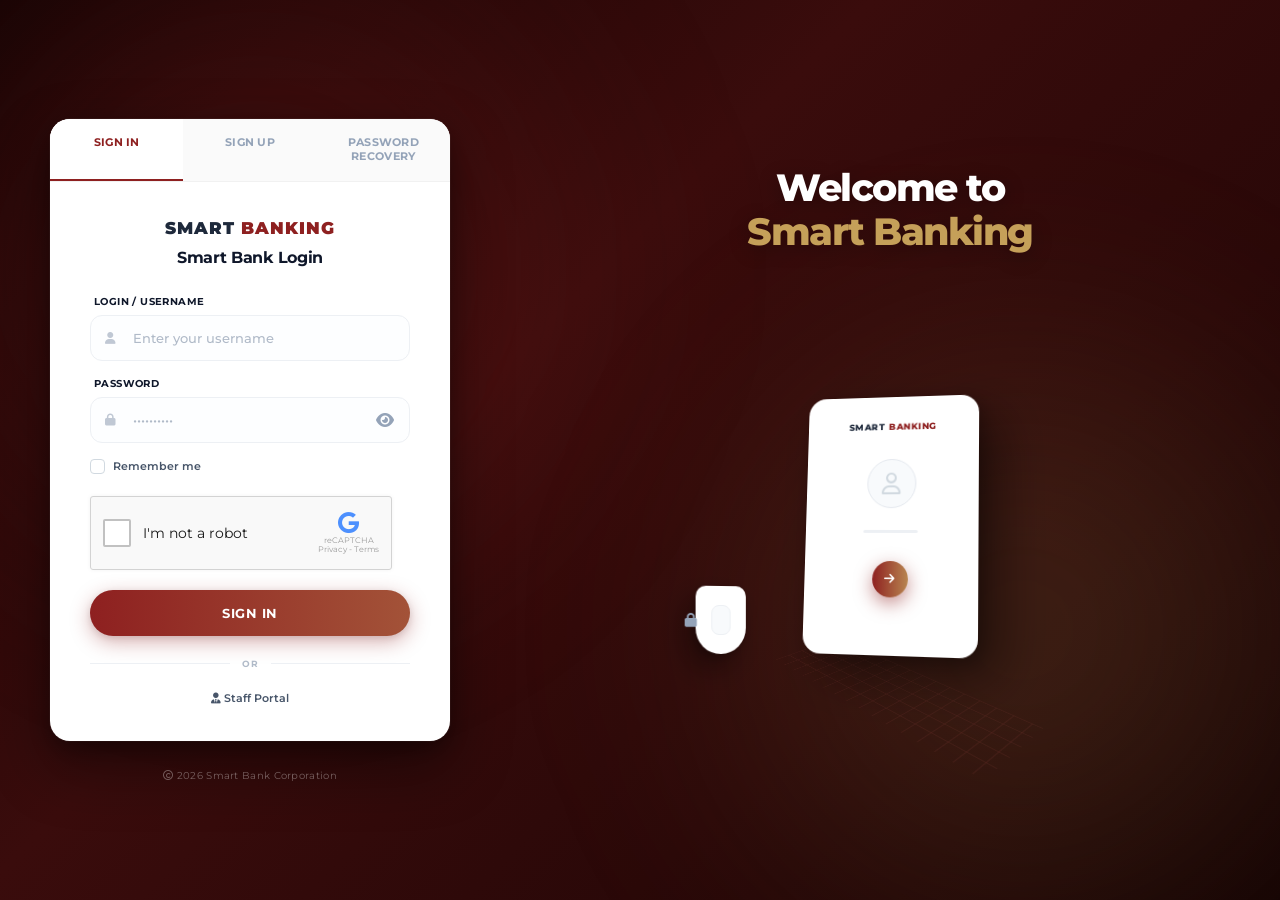
==== frontend/user.html @ f596c970 "feat: initial clean commit" ====
<!DOCTYPE html>
<html lang="en">

<head>
    <meta charset="UTF-8">
    <meta name="viewport" content="width=device-width, initial-scale=1.0">
    <title>Smart Bank - User Login</title>
    <!-- Modern Premium Authentication CSS -->
    <link rel="stylesheet" href="modern-auth.css">
    <link rel="stylesheet" href="https://cdnjs.cloudflare.com/ajax/libs/font-awesome/6.4.0/css/all.min.css">
</head>

<body>
    <div class="auth-layout">
        <!-- Left Side - Login Form -->
        <div class="auth-left">
            <div class="auth-card">

                <!-- Tabbed Header -->
                <div class="auth-tabs">
                    <a href="user.html" class="auth-tab active">Sign In</a>
                    <a href="signup.html" class="auth-tab">Sign Up</a>
                    <a href="forgot-password.html" class="auth-tab">Password recovery</a>
                </div>

                <div class="form-container">
                    <!-- Logo & Greeting -->
                    <div class="logo-section">
                        <div class="logo-icon">
                            <span style="color: var(--text-primary);">SMART</span> <span
                                style="color: #8E2020;">BANKING</span>
                        </div>
                        <h2 class="page-title">Smart Bank Login</h2>
                    </div>

                    <!-- Login Form -->
                    <form id="loginForm" class="form-section active-form">
                        <div class="form-group">
                            <label for="email">Login / Username</label>
                            <div class="input-wrapper">
                                <i class="fas fa-user input-icon"></i>
                                <input type="text" id="email" name="email" placeholder="Enter your username" required>
                            </div>
                        </div>

                        <div class="form-group">
                            <label for="password">Password</label>
                            <div class="input-wrapper">
                                <i class="fas fa-lock input-icon"></i>
                                <input type="password" id="password" name="password" placeholder="••••••••••" required>
                                <i class="fas fa-eye toggle-password" onclick="togglePassword('password')"
                                    style="position: absolute; right: 16px; color: #94a3b8; cursor: pointer;"></i>
                            </div>
                        </div>

                        <div class="form-options">
                            <label class="checkbox-container">
                                <input type="checkbox" id="rememberMe">
                                <span class="checkbox-label">Remember me</span>
                            </label>
                        </div>

                        <!-- Interactive reCAPTCHA Mock -->
                        <div class="recaptcha-mock"></div>

                        <button type="submit" class="btn-primary">
                            Sign In
                        </button>
                    </form>

                    <div class="divider">
                        <span>OR</span>
                    </div>

                    <div class="additional-links">
                        <a href="staff.html" class="link-secondary"><i class="fas fa-user-tie"></i> Staff Portal</a>
                    </div>
                </div>
            </div>

            <!-- Copyright -->
            <div class="copyright">
                <i class="far fa-copyright"></i>
                <span>2026 Smart Bank Corporation</span>
            </div>

        </div>

        <!-- Right Side - Branding/Illustration -->
        <div class="auth-right">
            <div class="branding-content">
                <h1 class="branding-title">
                    Welcome to<br>
                    <span>Smart Banking</span>
                </h1>

                <!-- CSS Isometric Illustration -->
                <div class="iso-illustration">
                    <!-- The Grid Floor -->
                    <div class="iso-grid"></div>

                    <!-- The Stand/Dashboard -->
                    <div class="iso-stand">
                        <div class="iso-logo">
                            <span style="color:var(--text-primary)">SMART</span> <span
                                style="color:#8E2020;">BANKING</span>
                        </div>
                        <div class="iso-profile"><i class="far fa-user"></i></div>
                        <div class="iso-login-dots"></div>
                        <div class="iso-btn"><i class="fas fa-arrow-right"></i></div>
                    </div>

                    <!-- Left Shield -->
                    <div class="iso-shield">
                        <i class="fas fa-lock"></i>
                    </div>
                </div>
            </div>
        </div>

        <!-- Toast Notifications -->
        <div class="toast" id="toast"></div>

        <!-- Scripts -->
        <script src="device-detector.js"></script>
        <script src="auth-helper.js"></script>
        <script src="api-config.js"></script>
        <script src="user-auth.js"></script>
        <script>
            function togglePassword(id) {
                const input = document.getElementById(id);
                const icon = input.parentElement.querySelector('.toggle-password');
                if (input.type === 'password') {
                    input.type = 'text';
                    icon.classList.remove('fa-eye');
                    icon.classList.add('fa-eye-slash');
                } else {
                    input.type = 'password';
                    icon.classList.remove('fa-eye-slash');
                    icon.classList.add('fa-eye');
                }
            }
        </script>
    </div>
</body>

</html>
---- frontend/modern-auth.css ----
@import url('https://fonts.googleapis.com/css2?family=Montserrat:wght@400;500;600;700;800&display=swap');

* {
    margin: 0;
    padding: 0;
    box-sizing: border-box;
}

:root {
    --primary: #8E2020;
    --primary-hover: #a52525;
    --primary-deep: #6b1818;
    --gold: #c5a059;
    --primary-gradient: linear-gradient(90deg, #8E2020 0%, #B88550 100%);

    /* Background */
    --bg-base: linear-gradient(135deg, #160404 0%, #3a0c0c 40%, #2a0808 70%, #140303 100%);

    /* Card */
    --card-bg: rgba(255, 255, 255, 0.97);
    --card-border: rgba(255, 255, 255, 0.8);

    /* Text */
    --text-dark: #0f172a;
    --text-mid: #475569;
    --text-light: #94a3b8;

    /* Inputs */
    --input-border: #e9ecef;
    --input-bg: #ffffff;
    --border-color: #e2e8f0;

    --white: #ffffff;
    --text-primary: #1e293b;
    --text-secondary: #64748b;
}

/* ============================================================
   BODY & BACKGROUND
   ============================================================ */
body {
    font-family: 'Montserrat', sans-serif;
    min-height: 100vh;
    background: var(--bg-base);
    overflow-x: hidden;
    position: relative;
}

/* Large soft ambient glow orbs */
body::before,
body::after {
    content: '';
    position: fixed;
    width: 900px;
    height: 900px;
    border-radius: 50%;
    pointer-events: none;
    z-index: 0;
    animation: orbDrift 30s ease-in-out infinite alternate;
}

body::before {
    background: radial-gradient(circle at center, rgba(180, 40, 40, 0.25) 0%, transparent 65%);
    top: -20%;
    left: -15%;
    filter: blur(80px);
}

body::after {
    background: radial-gradient(circle at center, rgba(197, 160, 89, 0.18) 0%, transparent 65%);
    bottom: -20%;
    right: -15%;
    filter: blur(80px);
    animation-delay: -12s;
}

@keyframes orbDrift {
    0% {
        transform: translate(0, 0) scale(1);
    }

    33% {
        transform: translate(40px, -60px) scale(1.08);
    }

    66% {
        transform: translate(-30px, 30px) scale(0.94);
    }

    100% {
        transform: translate(0, 0) scale(1);
    }
}

/* ============================================================
   LAYOUT
   ============================================================ */
.auth-layout {
    width: 100%;
    min-height: 100vh;
    display: flex;
    position: relative;
    max-width: 1400px;
    margin: 0 auto;
    z-index: 10;
}

.auth-left {
    flex: 0 0 500px;
    display: flex;
    flex-direction: column;
    justify-content: center;
    align-items: center;
    padding: 40px;
    z-index: 10;
}

.auth-right {
    flex: 1;
    display: flex;
    flex-direction: column;
    align-items: center;
    justify-content: center;
    padding: 60px;
    position: relative;
}

/* ============================================================
   AUTH CARD (Pure White, Clean Elevated Card)
   ============================================================ */
.auth-card {
    width: 100%;
    max-width: 400px;
    background: #ffffff;
    border-radius: 20px;
    box-shadow:
        0 25px 60px rgba(0, 0, 0, 0.45),
        0 8px 20px rgba(0, 0, 0, 0.25),
        0 0 0 1px rgba(255, 255, 255, 0.06);
    overflow: hidden;
    transition: transform 0.4s cubic-bezier(0.4, 0, 0.2, 1),
        box-shadow 0.4s cubic-bezier(0.4, 0, 0.2, 1);
}

.auth-card:hover {
    transform: translateY(-5px);
    box-shadow:
        0 35px 80px rgba(0, 0, 0, 0.55),
        0 12px 30px rgba(0, 0, 0, 0.3);
}

/* ============================================================
   TABS
   ============================================================ */
.auth-tabs {
    display: flex;
    background: #fafafa;
    border-bottom: 1px solid #f1f1f1;
}

.auth-tab {
    flex: 1;
    padding: 16px 0;
    text-align: center;
    font-size: 11px;
    font-weight: 700;
    letter-spacing: 0.3px;
    color: #94a3b8;
    text-decoration: none;
    cursor: pointer;
    transition: all 0.3s ease;
    background: transparent;
    border: none;
    border-bottom: 2px solid transparent;
    font-family: 'Montserrat', sans-serif;
    text-transform: uppercase;
}

.auth-tab.active {
    background: #ffffff;
    color: var(--primary);
    border-bottom: 2px solid var(--primary);
}

.auth-tab:hover:not(.active) {
    color: var(--text-dark);
    background: rgba(0, 0, 0, 0.02);
}

/* ============================================================
   FORM CONTAINER
   ============================================================ */
.form-container {
    padding: 36px 40px;
}

/* ============================================================
   LOGO SECTION
   ============================================================ */
.logo-section {
    display: flex;
    flex-direction: column;
    align-items: center;
    margin-bottom: 28px;
}

.logo-icon {
    display: flex;
    align-items: center;
    gap: 6px;
    font-weight: 900;
    font-size: 17px;
    letter-spacing: 1px;
    color: var(--text-dark);
}

.logo-icon img {
    height: 30px;
    width: auto;
}

.page-title {
    font-size: 16px;
    font-weight: 700;
    color: var(--text-dark);
    margin-top: 10px;
    text-align: center;
    letter-spacing: -0.3px;
}

/* ============================================================
   FORM
   ============================================================ */
.form-section {
    display: none;
}

.form-section.active-form {
    display: block;
    animation: fadeIn 0.35s ease;
}

@keyframes fadeIn {
    from {
        opacity: 0;
        transform: translateY(8px);
    }

    to {
        opacity: 1;
        transform: translateY(0);
    }
}

.form-group {
    margin-bottom: 16px;
}

.form-group label {
    display: block;
    font-size: 10px;
    font-weight: 700;
    color: var(--text-dark);
    margin-bottom: 7px;
    margin-left: 4px;
    letter-spacing: 0.4px;
    text-transform: uppercase;
}

.input-wrapper {
    position: relative;
    display: flex;
    align-items: center;
}

.input-icon {
    position: absolute;
    left: 15px;
    color: #c0c8d4;
    font-size: 12px;
    transition: color 0.25s;
}

.input-wrapper input {
    width: 100%;
    padding: 14px 16px 14px 42px;
    border: 1.5px solid #edf0f4;
    border-radius: 12px;
    font-size: 13px;
    font-weight: 500;
    color: var(--text-dark);
    background: #fdfeff;
    font-family: 'Montserrat', sans-serif;
    transition: all 0.25s ease;
    outline: none;
}

.input-wrapper input::placeholder {
    color: #b0bac8;
}

.input-wrapper input:focus {
    border-color: rgba(142, 32, 32, 0.5);
    background: #ffffff;
    box-shadow: 0 0 0 4px rgba(142, 32, 32, 0.09), 0 2px 6px rgba(0, 0, 0, 0.04);
}

.input-wrapper:focus-within .input-icon {
    color: var(--primary);
}

/* ============================================================
   CHECKBOX
   ============================================================ */
.form-options {
    margin-bottom: 22px;
}

.checkbox-container {
    display: flex;
    align-items: center;
    cursor: pointer;
    font-size: 11px;
    font-weight: 600;
    color: var(--text-mid);
    user-select: none;
}

.checkbox-container input {
    margin-right: 8px;
    cursor: pointer;
    width: 15px;
    height: 15px;
    border-radius: 4px;
    border: 1.5px solid #d1d9e0;
    appearance: none;
    outline: none;
    display: flex;
    align-items: center;
    justify-content: center;
    transition: all 0.2s;
    flex-shrink: 0;
}

.checkbox-container input:checked {
    background: var(--primary);
    border-color: var(--primary);
}

.checkbox-container input:checked::after {
    content: '\f00c';
    font-family: 'Font Awesome 6 Free';
    font-weight: 900;
    color: white;
    font-size: 9px;
}

/* ============================================================
   PRIMARY BUTTON
   ============================================================ */
.btn-primary {
    width: 100%;
    padding: 15px;
    background-image: var(--primary-gradient);
    background-size: 200% auto;
    color: white;
    border: none;
    border-radius: 50px;
    font-size: 13px;
    font-weight: 700;
    letter-spacing: 0.5px;
    cursor: pointer;
    transition: all 0.4s cubic-bezier(0.4, 0, 0.2, 1);
    font-family: 'Montserrat', sans-serif;
    box-shadow:
        0 6px 20px rgba(142, 32, 32, 0.35),
        0 2px 6px rgba(0, 0, 0, 0.1);
    text-transform: uppercase;
}

.btn-primary:hover {
    transform: translateY(-2px) scale(1.01);
    box-shadow:
        0 10px 30px rgba(142, 32, 32, 0.5),
        0 4px 10px rgba(0, 0, 0, 0.15);
    background-position: right center;
}

.btn-primary:active {
    transform: translateY(0px) scale(0.99);
}

/* ============================================================
   FACE LOGIN BUTTON
   ============================================================ */
.btn-face-login {
    width: 100%;
    margin-top: 12px;
    padding: 13px;
    background: transparent;
    color: var(--primary);
    border: 2px solid rgba(142, 32, 32, 0.3);
    border-radius: 50px;
    font-size: 12px;
    font-weight: 700;
    cursor: pointer;
    display: flex;
    align-items: center;
    justify-content: center;
    gap: 8px;
    transition: all 0.3s;
    font-family: 'Montserrat', sans-serif;
    letter-spacing: 0.3px;
}

.btn-face-login:hover {
    background: rgba(142, 32, 32, 0.06);
    border-color: rgba(142, 32, 32, 0.6);
}

/* ============================================================
   DIVIDER
   ============================================================ */
.divider {
    margin: 22px 0;
    text-align: center;
    display: flex;
    align-items: center;
}

.divider::before,
.divider::after {
    content: '';
    flex: 1;
    height: 1px;
    background: #edf0f4;
}

.divider span {
    padding: 0 12px;
    font-size: 9px;
    color: #b0bac8;
    font-weight: 700;
    letter-spacing: 1px;
    text-transform: uppercase;
}

/* ============================================================
   ADDITIONAL LINKS
   ============================================================ */
.additional-links {
    text-align: center;
    font-size: 11px;
    display: flex;
    justify-content: center;
    gap: 20px;
    margin-top: 20px;
}

.link-secondary {
    color: var(--text-mid);
    text-decoration: none;
    font-weight: 600;
    transition: color 0.25s;
}

.link-secondary:hover {
    color: var(--primary);
}

.link-primary {
    color: var(--primary);
    text-decoration: none;
    font-weight: 700;
}

/* ============================================================
   COPYRIGHT
   ============================================================ */
.copyright {
    margin-top: 28px;
    font-size: 10px;
    color: rgba(255, 255, 255, 0.35);
    text-align: center;
    letter-spacing: 0.3px;
}

/* ============================================================
   BRANDING SECTION (Right Side)
   ============================================================ */
.branding-content {
    display: flex;
    flex-direction: column;
    align-items: center;
}

.branding-title {
    font-size: 38px;
    font-weight: 800;
    color: #ffffff;
    text-align: center;
    margin-bottom: 60px;
    line-height: 1.15;
    letter-spacing: -1.5px;
    text-shadow: 0 4px 20px rgba(0, 0, 0, 0.3);
}

.branding-title span {
    color: var(--gold);
    display: block;
}

/* ============================================================
   ISOMETRIC ILLUSTRATION
   ============================================================ */
.iso-illustration {
    position: relative;
    width: 420px;
    height: 420px;
    display: flex;
    justify-content: center;
    align-items: center;
    animation: floatingSlightly 7s ease-in-out infinite;
}

@keyframes floatingSlightly {
    0% {
        transform: translateY(0px);
    }

    50% {
        transform: translateY(-14px);
    }

    100% {
        transform: translateY(0px);
    }
}

/* Floating Card / Phone Stand */
.iso-stand {
    position: absolute;
    width: 175px;
    height: 260px;
    background: #ffffff;
    border: 1px solid rgba(255, 255, 255, 0.9);
    border-radius: 18px;
    transform: perspective(700px) rotateY(-10deg) rotateX(6deg);
    box-shadow:
        20px 20px 50px rgba(0, 0, 0, 0.45),
        5px 5px 15px rgba(0, 0, 0, 0.2);
    display: flex;
    flex-direction: column;
    align-items: center;
    padding: 24px 14px;
    z-index: 5;
}

.iso-stand .iso-logo {
    display: flex;
    align-items: center;
    gap: 4px;
    font-weight: 800;
    color: #1e293b;
    font-size: 9px;
    margin-bottom: 28px;
    letter-spacing: 0.5px;
}

/* Circle profile icon on floating card */
.iso-profile {
    width: 50px;
    height: 50px;
    border-radius: 50%;
    border: 1.5px solid #e5e9ef;
    display: flex;
    align-items: center;
    justify-content: center;
    color: #d1d9e0;
    font-size: 22px;
    margin-bottom: 22px;
    background: #f8fafc;
}

/* Progress line on floating card */
.iso-login-dots {
    width: 55px;
    height: 3px;
    background: #edf0f4;
    border-radius: 2px;
    margin-bottom: 28px;
}

/* Round Login Button on floating card */
.iso-btn {
    width: 36px;
    height: 36px;
    border-radius: 50%;
    background: var(--primary-gradient);
    color: white;
    display: flex;
    align-items: center;
    justify-content: center;
    box-shadow: 0 6px 18px rgba(142, 32, 32, 0.5);
    font-size: 12px;
}

/* Left floating shield */
.iso-shield {
    position: absolute;
    left: 15px;
    bottom: 80px;
    width: 52px;
    height: 68px;
    background: #ffffff;
    border: 1px solid rgba(255, 255, 255, 0.8);
    border-radius: 14px 14px 35px 35px;
    transform: perspective(600px) rotateY(15deg);
    display: flex;
    align-items: center;
    justify-content: center;
    box-shadow:
        -10px 15px 30px rgba(0, 0, 0, 0.4),
        -2px 3px 8px rgba(0, 0, 0, 0.2);
    z-index: 6;
    animation: floatShield 9s ease-in-out infinite alternate;
}

@keyframes floatShield {
    0% {
        transform: perspective(600px) rotateY(15deg) translateY(0px);
    }

    100% {
        transform: perspective(600px) rotateY(15deg) translateY(-10px);
    }
}

/* Shape inside the shield */
.iso-shield::after {
    content: '';
    width: 18px;
    height: 28px;
    border: 1.5px solid #edf0f4;
    border-radius: 8px;
    background: #f8fafc;
}

/* Lock icon on shield */
.iso-shield i {
    position: absolute;
    left: -12px;
    font-size: 14px;
    color: #94a3b8;
}

/* Grid */
.iso-grid {
    position: absolute;
    bottom: 0;
    width: 280px;
    height: 90px;
    background-image:
        linear-gradient(rgba(200, 80, 80, 0.15) 1px, transparent 1px),
        linear-gradient(90deg, rgba(200, 80, 80, 0.15) 1px, transparent 1px);
    background-size: 18px 18px;
    transform: perspective(400px) rotateX(60deg) rotateZ(45deg);
    z-index: 1;
    opacity: 0.6;
}

/* ============================================================
   TOAST
   ============================================================ */
.toast {
    position: fixed;
    top: 24px;
    right: 24px;
    background: #ffffff;
    padding: 16px 24px;
    border-radius: 14px;
    box-shadow: 0 12px 40px rgba(0, 0, 0, 0.2);
    display: none;
    align-items: center;
    gap: 12px;
    z-index: 10000;
}

.toast.show {
    display: flex;
}

/* ============================================================
   GRID LAYOUT (Signup)
   ============================================================ */
.grid-layout {
    display: grid;
    grid-template-columns: 1fr 1fr;
    gap: 14px;
}

/* ============================================================
   RECAPTCHA MOCK
   ============================================================ */
.recaptcha-mock {
    border: 1px solid #d3d3d3;
    border-radius: 3px;
    background: #f9f9f9;
    padding: 10px 12px;
    display: flex;
    align-items: center;
    justify-content: space-between;
    margin: 20px 0;
    max-width: 302px;
    min-height: 74px;
    box-shadow: 0 0 4px rgba(0, 0, 0, 0.05);
    user-select: none;
    box-sizing: border-box;
}

.rc-left {
    display: flex;
    align-items: center;
    gap: 12px;
}

.rc-checkbox-wrapper {
    width: 28px;
    height: 28px;
    position: relative;
    cursor: pointer;
}

.rc-checkbox {
    width: 100%;
    height: 100%;
    border: 2px solid #c1c1c1;
    border-radius: 2px;
    background: #fff;
    transition: border-color 0.2s;
}

.rc-checkbox:hover {
    border-color: #b2b2b2;
}

.rc-checkbox.loading {
    border: 3px solid #f3f3f3;
    border-top: 3px solid #4D90FE;
    border-radius: 50%;
    animation: rc-spin 1s linear infinite;
}

.rc-checkbox.verified {
    border: none;
    background: transparent;
    display: flex;
    align-items: center;
    justify-content: center;
}

.rc-checkbox.verified::after {
    content: '\f00c';
    font-family: 'Font Awesome 6 Free';
    font-weight: 900;
    color: #00a000;
    font-size: 20px;
}

.rc-text {
    font-size: 14px;
    color: #1a1a1a;
    font-weight: 400;
}

.rc-right {
    display: flex;
    flex-direction: column;
    align-items: center;
    color: #9b9b9b;
}

.rc-right i {
    font-size: 22px;
    color: #4D90FE;
    margin-bottom: 2px;
}

.rc-right span {
    font-size: 8px;
    line-height: 1.1;
    text-align: center;
}

@keyframes rc-spin {
    0% {
        transform: rotate(0deg);
    }

    100% {
        transform: rotate(360deg);
    }
}

/* ============================================================
   RESPONSIVE
   ============================================================ */
/* ============================================================
   MODALS
   ============================================================ */
.modal {
    display: none;
    position: fixed;
    z-index: 2000;
    left: 0;
    top: 0;
    width: 100%;
    height: 100%;
    background-color: rgba(0, 0, 0, 0.7);
    backdrop-filter: blur(12px);
    align-items: center;
    justify-content: center;
    padding: 20px;
}

.modal.show {
    display: flex;
}

.modal-content {
    width: 100%;
    max-width: 450px;
    position: relative;
    animation: modalSlideUp 0.3s ease;
}

.modal-header {
    text-align: center;
    margin-bottom: 30px;
}

.otp-glass {
    background: rgba(255, 255, 255, 0.95) !important;
    border: 1px solid rgba(255, 255, 255, 0.2);
    box-shadow: 0 25px 50px -12px rgba(0, 0, 0, 0.5) !important;
    max-width: 420px !important;
}

.otp-icon-lpc {
    width: 60px;
    height: 60px;
    background: linear-gradient(135deg, #8E2020, #5A1414);
    border-radius: 50%;
    display: flex;
    align-items: center;
    justify-content: center;
    margin: 0 auto 20px;
    color: white;
    font-size: 24px;
    box-shadow: 0 10px 20px rgba(142, 32, 32, 0.3);
}

.otp-field-main {
    width: 100%;
    background: transparent !important;
    border: none !important;
    text-align: center;
    font-size: 32px !important;
    letter-spacing: 12px;
    font-weight: 700 !important;
    color: #8E2020 !important;
    padding: 15px 0 !important;
    outline: none !important;
    font-family: 'Roboto Mono', monospace;
}

.otp-input-container {
    position: relative;
    margin: 30px 0;
    background: #f8f8f8;
    border-radius: 12px;
    padding: 5px;
}

.otp-input-underline {
    position: absolute;
    bottom: 5px;
    left: 10%;
    width: 80%;
    height: 2px;
    background: #e0e0e0;
}

.btn-glossy {
    background: linear-gradient(135deg, #8E2020 0%, #B82E2E 100%) !important;
    border: none !important;
    position: relative;
    overflow: hidden;
    height: 55px !important;
    font-weight: 600 !important;
    letter-spacing: 1px;
    display: flex;
    align-items: center;
    justify-content: center;
    gap: 10px;
}

.btn-glossy::after {
    content: '';
    position: absolute;
    top: -50%;
    left: -50%;
    width: 200%;
    height: 200%;
    background: linear-gradient(45deg, transparent 20%, rgba(255, 255, 255, 0.1) 50%, transparent 80%);
    animation: shine 3s infinite;
}

@keyframes shine {
    0% {
        transform: translate(-30%, -30%) rotate(45deg);
    }

    100% {
        transform: translate(30%, 30%) rotate(45deg);
    }
}

.otp-footer {
    text-align: center;
    margin-top: 25px;
    font-size: 14px;
    color: #666;
}

.resend-link {
    color: #8E2020;
    font-weight: 600;
    text-decoration: none;
    margin-left: 5px;
    transition: all 0.2s;
}

.resend-link:hover {
    color: #B82E2E;
    text-decoration: underline;
}

@keyframes modalSlideUp {
    from {
        transform: translateY(30px);
        opacity: 0;
    }

    to {
        transform: translateY(0);
        opacity: 1;
    }
}

@media (max-width: 900px) {
    .auth-right {
        display: none;
    }

    .auth-left {
        flex: 1;
        padding: 20px;
    }
}
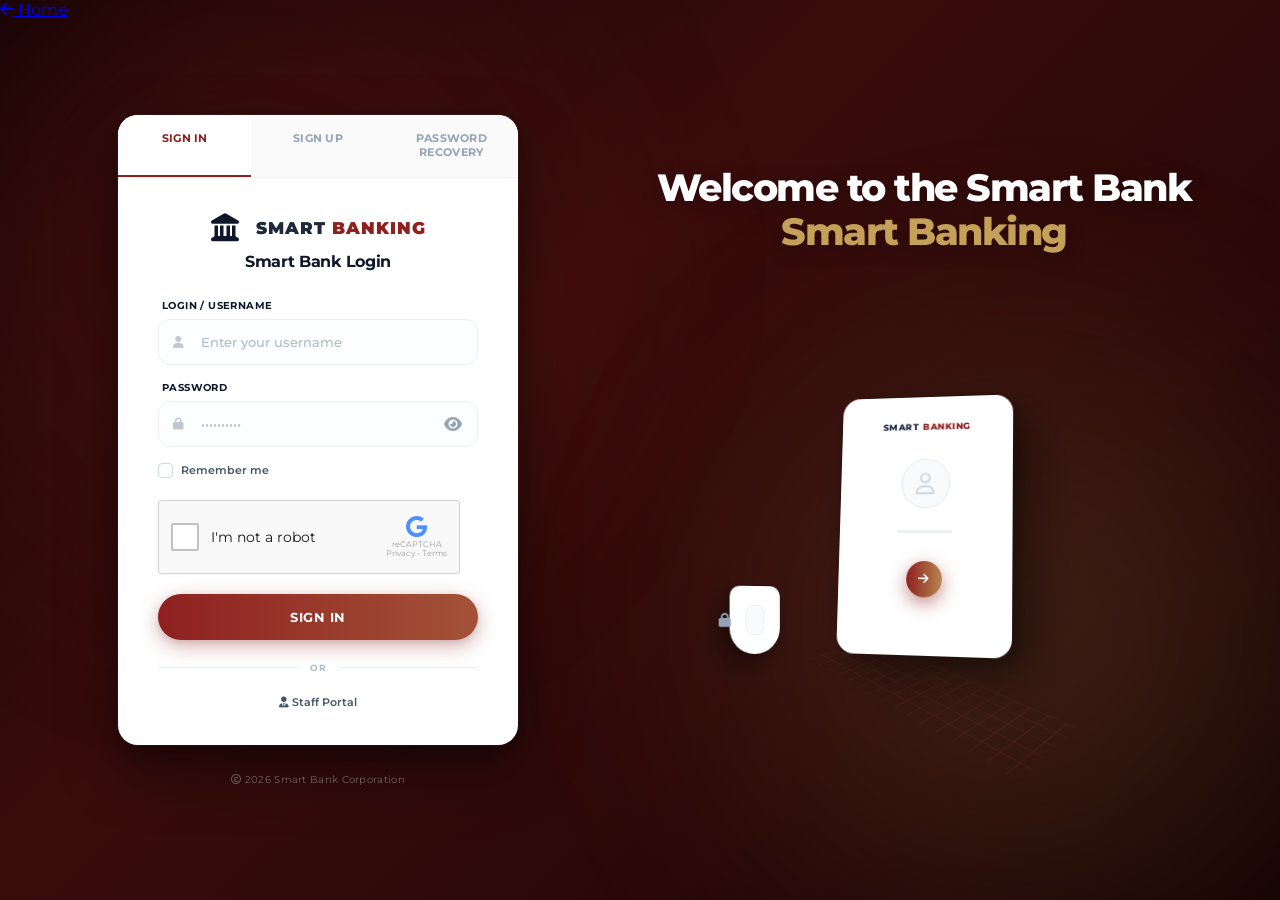
==== commit b894f71b: "style: Add landmark icon to all login pages for branding consistency" ====
--- a/frontend/user.html
+++ b/frontend/user.html
@@ -12,6 +12,7 @@
 
 <body>
     <div class="auth-layout">
+        <a href="index.html" class="home-btn"><i class="fas fa-arrow-left"></i> Home</a>
         <!-- Left Side - Login Form -->
         <div class="auth-left">
             <div class="auth-card">
@@ -27,6 +28,7 @@
                     <!-- Logo & Greeting -->
                     <div class="logo-section">
                         <div class="logo-icon">
+                            <i class="fas fa-landmark" style="margin-right: 10px; font-size: 28px; vertical-align: middle;"></i>
                             <span style="color: var(--text-primary);">SMART</span> <span
                                 style="color: #8E2020;">BANKING</span>
                         </div>
@@ -90,7 +92,7 @@
         <div class="auth-right">
             <div class="branding-content">
                 <h1 class="branding-title">
-                    Welcome to<br>
+                    Welcome to the Smart Bank<br>
                     <span>Smart Banking</span>
                 </h1>
 
@@ -142,6 +144,7 @@
             }
         </script>
     </div>
+    <script src="api-config.js"></script>
 </body>
 
 </html>
